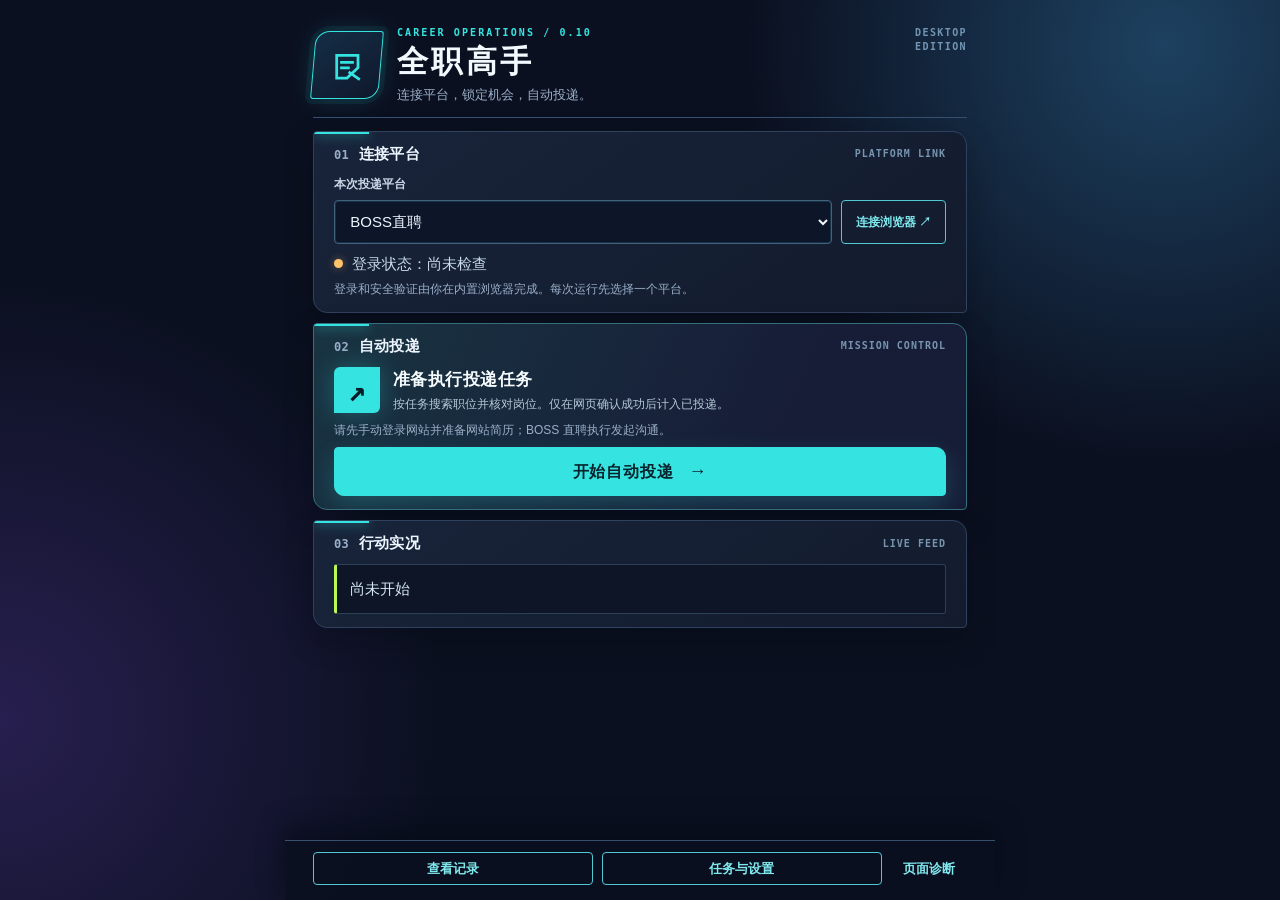
==== gui/templates/index.html @ ebf0a850 "Release 全职高手 0.10.0 reconstructed desktop source" ====
<!DOCTYPE html>
<html lang="zh-cn" class="h-100">
<head>
    <meta charset="UTF-8">
    <title>全职高手 · 自动投递指挥台</title>
    <link rel="stylesheet" href="static/css/bootstrap.min.css">
    <link rel="stylesheet" href="static/css/bootstrap-select.min.css">
    <link rel="stylesheet" href="static/css/app-icons.css">
    <link rel="stylesheet" href="static/css/style.css">
    <link rel="stylesheet" href="static/css/redesign.css">
</head>
<body class="main-window">

<main class="app-shell">
    <header class="app-hero">
        <div class="app-mark" aria-hidden="true"><svg viewBox="0 0 64 64" fill="none"><path d="M17 18h31v18L32 51H17V18Z" stroke="currentColor" stroke-width="4"/><path d="M24 28h16M24 36h10M36 43l13 9" stroke="currentColor" stroke-width="4" stroke-linecap="square"/></svg></div>
        <div class="hero-copy"><p class="eyebrow">CAREER OPERATIONS / 0.10</p><h1>全职高手</h1>
        <p>连接平台，锁定机会，自动投递。</p></div>
        <span class="hero-version">DESKTOP<br>EDITION</span>
    </header>
    <section class="app-panel connection-panel">
        <div class="section-heading"><h2><span class="section-index">01</span> 连接平台</h2><span class="panel-kicker">PLATFORM LINK</span></div>
        <label class="field-label" for="selected-platform">本次投递平台</label>
        <div class="platform-row">
            <select class="selected-platform form-control" id="selected-platform">
                <option value="BOSS直聘" selected>BOSS直聘</option>
                <option value="智联招聘">智联招聘</option>
                <optgroup label="51Job 账号">
                    <option value="前程无忧">前程无忧</option>
                    <option value="应届生">应届生</option>
                </optgroup>
                <optgroup label="新增适配 · 需登录后校准">
                    <option value="猎聘">猎聘</option>
                    <option value="拉勾">拉勾</option>
                    <option value="牛客网">牛客网</option>
                </optgroup>
            </select>
            <button type="button" class="btn btn-outline-primary" id="open-browser">连接浏览器 ↗</button>
        </div>
        <p class="status-line"><span class="status-led" aria-hidden="true"></span><span id="login-status">登录状态：尚未检查</span></p>
        <p class="connection-note">登录和安全验证由你在内置浏览器完成。每次运行先选择一个平台。</p>
    </section>
    <section class="app-panel mission-panel">
        <div class="section-heading"><h2><span class="section-index">02</span> 自动投递</h2><span class="panel-kicker">MISSION CONTROL</span></div>
        <div class="mission-copy"><span class="mission-icon" aria-hidden="true">↗</span><div><strong>准备执行投递任务</strong><small>按任务搜索职位并核对岗位。仅在网页确认成功后计入已投递。</small></div></div>
        <p class="mode-hint" id="mode-hint">请先手动登录网站并准备网站简历；BOSS 直聘执行发起沟通。</p>
        <button type="button" class="btn btn-primary w-100 main-action" id="start-apply">开始自动投递 <span aria-hidden="true">→</span></button>
    </section>
    <section class="app-panel run-panel">
        <div class="section-heading"><h2><span class="section-index">03</span> 行动实况</h2><span class="panel-kicker">LIVE FEED</span></div>
        <p class="task-show d-none">当前目标 / <b class="task-keyword">？</b> · <b class="task-city">？</b></p>
        <p class="status-show"><span class="task-msg">尚未开始</span></p>
    </section>
    <nav class="app-actions" aria-label="工作台操作">
        <button type="button" class="btn btn-outline-primary" onclick="window.pywebview.api.open_record_window()">查看记录</button>
        <button type="button" class="btn btn-outline-primary" onclick="window.pywebview.api.open_setting_window()">任务与设置</button>
        <button type="button" class="btn btn-link" id="export-page-diagnostics">页面诊断</button>
    </nav>
</main>
<div class="modal fade" id="tip-modal" tabindex="-1" aria-labelledby="tip-title" aria-hidden="true">
    <div class="modal-dialog modal-dialog-centered">
        <div class="modal-content">
            <div class="modal-header border-0">
                <h5 class="modal-title" id="tip-title"></h5>
                <button type="button" class="close" data-dismiss="modal" aria-label="Close">
                    <span aria-hidden="true">&times;</span>
                </button>
            </div>
            <div class="modal-body py-0"></div>
            <div class="modal-footer border-0">
                <button type="button" class="btn btn-primary btn-sm" data-dismiss="modal">确定</button>
            </div>
        </div>
    </div>
</div>
<script src="static/js/jquery.slim.min.js"></script>
<script src="static/js/popper.min.js"></script>
<script src="static/js/bootstrap.min.js"></script>
<script src="static/js/bootstrap-select.min.js"></script>
<script src="static/js/common.js"></script>
<script src="static/js/index.js"></script>
</body>
</html>
---- gui/templates/static/css/app-icons.css ----
/* App-owned text glyphs avoid missing icon-font boxes in WebView2. */
[class^="icon-"], [class*=" icon-"] { display:inline-block; min-width:1.2em; text-align:center;
  font-family:"Segoe UI Symbol","Microsoft YaHei UI",sans-serif; font-style:normal; }
.icon-tasks::before { content:"▤"; }
.icon-apply::before { content:"↗"; }
.icon-setting::before { content:"⚙"; }
.icon-blocklist::before { content:"⊘"; }
.icon-close::before { content:"×"; }
.icon-tip::before { content:"ⓘ"; }
.icon-up::before { content:"↑"; }
.icon-down::before { content:"↓"; }
.icon-delete::before { content:"×"; }
.icon-logo-boss::before { content:"B"; }
.icon-logo-zhilian::before { content:"智"; }
.icon-logo-qiancheng::before { content:"前"; }
.icon-logo-liepin::before { content:"猎"; }
.icon-logo-lagou::before { content:"拉"; }
.icon-logo-niuke::before { content:"牛"; }
.icon-logo-guopin::before { content:"国"; }
.icon-logo-gdzhzp::before { content:"粤"; }
---- gui/templates/static/css/style.css ----
* {
    font-size: 15px;
    font-family: -apple-system, BlinkMacSystemFont, "Segoe UI", Roboto,
    "Helvetica Neue", Arial, sans-serif;
}

p {
    margin-bottom: 0;
}

.pagination .page-link,
.btn-secondary:not(:disabled):not(.disabled).active:focus, .btn-secondary:not(:disabled):not(.disabled):active:focus, .show > .btn-secondary.dropdown-toggle:focus,
.bootstrap-select .dropdown-toggle,
.form-control:focus,
.custom-select:focus,
.custom-control-input:focus,
.btn.focus, .btn:focus,
.btn-outline-primary.focus, .btn-outline-primary:focus {
    box-shadow: none !important;
}
button.close span{
        font-size: 22px;
}
.link{
    color: #2168f8;
    cursor: pointer;
}

.nav-pills .nav-link.active, .nav-pills .show > .nav-link {
    background-color: #2168f8;
}

.rounded-lg {
    border-radius: .6rem !important;
}

.btn-primary {
    background-color: #2168f8;
    border-color: #2168f8;
}

.btn-primary:hover {
    background-color: #7aa4fb;
    border-color: #7aa4fb;
}

.btn-link {
    text-decoration: none !important;
}

.btn-outline-primary {
    color: #2168f8;
    border-color: #2168f8;
}

.btn-outline-primary:hover {
    color: #2168f8;
    background-color: #e6efff;
}

.btn-xs {
    padding: .15rem .25rem;
    font-size: .875rem;
    line-height: 1.5;
    border-radius: .2rem;
}

.bootstrap-table .btn {
    padding: .15rem .25rem;
    font-size: .875rem;
    line-height: 1.5;
    border-radius: .2rem;
    background: #2168f8;
    border-color: #2168f8;
}

.bootstrap-table .form-control {
    height: calc(1.5em + .5rem);
    padding: .1rem .25rem;
    font-size: .875rem;
    line-height: 1.5;
    border-radius: .2rem;
}

.bootstrap-table .pagination .page-item.active .page-link {
    background: #2168f8 !important;
    color: #fff;
}

.bootstrap-table .pagination .page-link {
    padding: .25rem .5rem;
    font-size: .875rem;
    line-height: 1.5;
    color: #1b1e21;
}

.bootstrap-select {
    padding: 0;
}

.bootstrap-select .filter-option-inner-inner {
    font-size: 13px;
}

.custom-select.bootstrap-select {
    background: none !important;
}

.btn-secondary.focus, .btn-secondary:focus,
.bootstrap-select .dropdown-toggle,
.bootstrap-select .dropdown-toggle:focus,
.bootstrap-select > select.mobile-device:focus + .dropdown-toggle {
    outline-offset: 0 !important;
    outline: 0 !important;
    border: 0 !important;
    box-shadow: none !important;
}

span[class^=icon] {
    cursor: pointer;
}

.hide-text {
    max-width: 200px;
    overflow: hidden;
    white-space: nowrap;
    direction: rtl;
    text-align: left;
}

.col-form-label {
    padding-right: 0;
}

.table-wapper {
    overflow-y: auto;
    position: relative;
}

.table-style thead {
    font-size: 13px !important;
    border-top-left-radius: .2rem;
    border-top-right-radius: .2rem;
    background-color: #e8edff;
    position: sticky;
    top: 0;
    z-index: 10;
}

#tip-modal {
    z-index: 9999 !important;
}

#tip-modal .btn-primary {
    min-width: 100px;
}

#tip-modal img {
    width: 54px;
}

#resume-modal .modal-body {
    padding: 5px;
}

#resume-modal .modal-body textarea {
    line-height: 16px;
}

#resume-modal .modal-body .form-group {
    margin: 0 !important;
}

.form-group .icon-tip {
    margin-right: 2px;
    vertical-align: text-bottom;
}

.icon-close {
    font-size: 13px;
    margin-left: 20px;
    cursor: pointer;
}

.topbar {
    padding: 5px 20px;
}

.topbar .icon-close:before {
    vertical-align: sub;
    vertical-align: -webkit-baseline-middle;
}

.table-style th {
    border-top: none;
}

.table-style td {
    max-width: 90px;
    font-size: 14px;
    overflow: hidden;
    text-overflow: ellipsis;
    white-space: nowrap;
}

.table-style th:first-child {
    border-top-left-radius: .6rem;
}

.table-style th:last-child {
    border-top-right-radius: .6rem;
}

.main-window {
    background-image: url("../images/index-bg.png");
    background-color: #f0f0f0; /* 备用颜色 */
    background-size: cover; /* 全覆盖模式 */
    background-position: center;
    background-repeat: no-repeat;
}

.main-window .logo p {
    width: 300px;
    position: absolute;
    top: -34px;
    left: 50%;
    transform: translate(-50%, 0);
    line-height: 16px;
    color: #004085;
}

.main-window .logo img {
    max-width: 300px;
    max-height: 40px;
}

.main-window .footer p {
    color: #083475;
    font-size: 13px;
}

.setting-window {
    height: 100vh;
    margin: 0;
    min-height: 100vh;
    background: linear-gradient(to top, #baceff, #e8edff),
    #e8edff;
    background-size: 100% 25%;
    background-repeat: no-repeat;
    background-position: bottom;
}

.setting-window .form-group {
    margin-bottom: .6rem !important;
}

.setting-window .tab-content {
    flex: 1;
    min-width: 0;
    height: 93vh !important;
    background: #ffffff;
}

.setting-window .custom-tabs{
    overflow: auto;
    width: 150px;
}
.setting-window .custom-tabs::-webkit-scrollbar{
    display: none;
}
.setting-window .custom-tabs .nav-link {
    color: #888a9f;
    font-size: 15px;
    padding-top: 1.5px;
    padding-bottom: 1.5px;
    margin-bottom: 3px;
}

.setting-window .custom-tabs .nav-link img {
    width: 14px;
    display: inline-block;
    margin-left: 5px;
    vertical-align: middle;
}

.setting-window .custom-tabs .nav-link span {
    margin-left: 5px;
    vertical-align: middle;
}

.setting-window .custom-tabs .nav-link span:first-child {
    width: 14px;
    display: inline-block;
}

.setting-window .custom-tabs .nav-link span.icon-logo-yinjiesheng {
    color: #ffd74d;
}

.setting-window .custom-tabs .nav-link.active {
    color: #ffffff;
}

.setting-window .custom-tabs .nav-link.active[href$=setting] span:before {
    color: #ffffff !important;
}

.setting-window #apply-record .table-responsive {
    max-width: 713px;
}

.setting-window #tasks-setting #platform + button + .dropdown-menu{
    max-height: 387.047px !important;
    right: 0px !important;
    left: auto !important;
    transform: translate3d(0px, -389px, 0px) !important;
}

.setting-window #tasks-setting #platform + button + .dropdown-menu > .inner{
    max-height: 387.047px !important;
}

.setting-window #blocklist-setting .blocklist-item {
    background-color: #e7ebf7;
}

.setting-window #blocklist-setting .blocklist-item .icon-delete:before {
    vertical-align: middle;
}

.setting-window #blocklist-setting .blocklist-container {
    background-color: #f2f2fe;
}

.setting-window #blocklist-setting .save-blocklist {
    min-width: 120px
}

.setting-window .platform-setting .badge {
    float: left;
    position: relative;
    top: 1px;
    font-size: 12px;
}

.setting-window .platform-setting form {
    height: 100%;
    overflow-y: auto;
    overflow-x: clip;
}

#chromium-path-text,
#driver-path-text {
    display: inline-block;
    max-width: 358px;
    vertical-align: middle;
}

.record-window,
.activation-window {
    height: 100vh;
    background: linear-gradient(to top, #baceff, #e8edff),
    #e8edff;
    background-size: 100% 25%;
    background-repeat: no-repeat;
    background-position: bottom;
}

.record-window .body,
.activation-window .body {
    margin: 20px 20px 20px;
    padding: 10px;
    max-height: 100vh;
    overflow: auto;
}

.activation-window .body img {
    height: 20px;
}

.record-window form {
    position: relative;
    top: 7px;
    float: left;
}

.activation-window textarea {
    font-size: 13px;
    line-height: 15px;
}

.activation-window textarea#redeem-code {
    height: 100px;
    line-height: 96px;
    font-weight: bold;
    padding: 0 10px;
    text-align: center;
    font-size: 30px;
    letter-spacing: 6px;
}

.record-window table {
    font-size: 13px;
}
---- gui/templates/static/css/redesign.css ----
:root { --ink:#13243b; --muted:#63748a; --blue:#2768e5; --line:#dde6f0; --surface:#fff; --wash:#f3f6fb; }
body { color:var(--ink); background:var(--wash); }
.main-window { background:var(--wash); min-height:100vh; }
.app-shell { padding:16px 24px 14px; max-width:720px; margin:auto; }
.app-hero { display:flex; align-items:center; gap:16px; margin-bottom:12px; }
.app-mark { width:52px; height:52px; flex:none; display:grid; place-items:center; color:#fff;
    font-size:25px; font-weight:700; border-radius:15px; background:linear-gradient(135deg,#1b5de0,#4c91ff); box-shadow:0 8px 20px #2868df36; }
.app-hero h1 { font-size:24px; font-weight:750; letter-spacing:.02em; margin:2px 0 3px; }
.app-hero p { color:var(--muted); font-size:13px; }
.app-hero .eyebrow { color:var(--blue); font-size:11px; font-weight:700; letter-spacing:.12em; }
.app-panel { background:var(--surface); border:1px solid var(--line); border-radius:16px; padding:14px 16px; margin-bottom:10px; box-shadow:0 4px 18px #173d7710; }
.field-label { font-size:13px; color:var(--muted); font-weight:650; margin-bottom:8px; }
.platform-row { display:flex; gap:9px; }
.platform-row select { min-width:0; flex:1; height:42px; border-radius:9px; }
.platform-row button { white-space:nowrap; border-radius:9px; }
.status-line { margin:10px 0 0; font-size:13px; color:var(--muted); }
.section-heading { display:flex; justify-content:space-between; align-items:center; gap:12px; margin-bottom:12px; }
.section-heading h2 { font-size:15px; font-weight:700; margin:0; }
.section-heading span { font-size:12px; color:var(--muted); }
.mode-grid { display:grid; grid-template-columns:1fr 1fr; gap:10px; }
.mode-card { display:flex; flex-direction:column; align-items:flex-start; min-height:100px; padding:10px 12px; border:1.5px solid var(--line);
    border-radius:12px; cursor:pointer; margin:0; transition:border-color .15s,background .15s; }
.mode-card.is-selected { border-color:var(--blue); background:#eff5ff; }
.mode-card input { position:absolute; opacity:0; width:1px; height:1px; }
.mode-card:focus-within { box-shadow:0 0 0 3px #2968e52b; }
.mode-card strong { font-size:15px; margin:2px 0 3px; }
.mode-card small { color:var(--muted); line-height:1.45; font-size:12px; }
.mode-symbol { color:var(--blue); font-size:21px; font-weight:650; height:27px; }
.mode-hint { color:var(--muted); font-size:12px; line-height:1.45; margin:8px 0 10px; }
.main-action { height:44px; font-weight:700; border-radius:9px; }
.run-panel .status-show { color:#3d536d; font-size:13px; line-height:1.55; background:#f5f8fc; border-radius:9px; padding:10px 12px !important; margin:0; }
.app-actions { display:flex; justify-content:space-between; gap:9px; }
.app-actions .btn { flex:1; border-radius:9px; font-size:13px; }
.app-actions .btn-link { flex:0 0 auto; }
.setting-window,.record-window { background:var(--wash); }
.setting-window .tab-content { border:1px solid var(--line); box-shadow:0 5px 20px #173d7710; border-radius:14px !important; }
.setting-window .custom-tabs { width:155px; padding:8px; }
.setting-window .custom-tabs .nav-link { border-radius:9px; padding:8px 9px; color:#465970; }
.setting-window .custom-tabs .nav-link.active { background:var(--blue); }
.setting-window .alert-info { background:#eaf3ff; color:#29517c; border:1px solid #cfe1f9; border-radius:10px; }
.setting-window #tasks-setting .table-tasks th:nth-child(3),
.setting-window #tasks-setting .table-tasks td:nth-child(3),
.setting-window #tasks-setting .table-tasks th:nth-child(4),
.setting-window #tasks-setting .table-tasks td:nth-child(4),
.setting-window #tasks-setting .table-tasks th:nth-child(7),
.setting-window #tasks-setting .table-tasks td:nth-child(7),
.setting-window #tasks-setting .table-tasks th:nth-child(8),
.setting-window #tasks-setting .table-tasks td:nth-child(8) { display:none; }
.setting-window .table-tasks td { max-width:230px; white-space:nowrap; overflow:hidden; text-overflow:ellipsis; vertical-align:middle; padding:11px; }
.setting-window .table-tasks th { white-space:nowrap; padding:10px; }
.setting-window .custom-tabs .nav-link[href="#guopin-setting"],
.setting-window .custom-tabs .nav-link[href="#jobmdcn-setting"],
.setting-window .custom-tabs .nav-link[href="#jobonline-setting"],
.setting-window .custom-tabs .nav-link[href="#gdzhzp-setting"],
.setting-window .custom-tabs .nav-link[href="#offertoday-setting"],
.setting-window .custom-tabs .nav-link[href="#jobsdbhk-setting"] { display:none; }
.record-window .body { margin:12px 18px 18px; padding:20px; max-height:none; border:1px solid var(--line); box-shadow:0 5px 20px #173d7710; }
.record-window form { float:none; top:0; display:flex; flex-wrap:wrap; align-items:center; gap:6px; margin-bottom:10px; }
.record-window .nav { display:flex !important; flex-direction:row !important; margin-right:10px; }
.record-window .nav .btn { margin-left:0 !important; margin-right:5px; border-radius:8px; }
.record-window .form-group,.record-window .form-group2 { margin:0 !important; }
.record-window .table-responsive,.record-window .fixed-table-body { overflow-x:auto !important; }
.record-window #record-table,.record-window #chat-table { min-width:1160px; }
.record-window table th,.record-window table td { white-space:nowrap; vertical-align:middle; }
.record-window table td { padding:11px 9px; }
.record-window table .link { font-weight:600; }
.record-window .record-status { display:inline-flex; border-radius:999px; padding:3px 8px; font-size:12px; font-weight:650; }
.record-window .record-status.confirmed { color:#0b6e51; background:#e6f6ee; }
.record-window .record-status.pending { color:#935a00; background:#fff3d6; }
.record-window .record-status.filtered { color:#53677f; background:#edf1f6; }
.record-window .salary-unreadable { color:#955700; font-style:normal; }
.record-window #record-summary { margin:0 0 7px; color:var(--muted); font-size:13px; }
.record-window .record-detail { line-height:1.8; white-space:normal; max-width:100%; display:grid; grid-template-columns:repeat(3,minmax(0,1fr)); gap:4px 14px; }
.record-window .record-detail p { overflow-wrap:anywhere; }
@media(max-width:520px) { .app-shell { padding:18px; } .mode-grid { grid-template-columns:1fr; } .app-actions { flex-wrap:wrap; } }

/* 全职高手 / esports visual system */
:root { --ink:#edf5ff; --muted:#9aafc8; --blue:#35e4e0; --line:#30415f;
  --surface:#141d31; --wash:#0b1020; --lime:#bbf755; --violet:#8d72ff; --coral:#ff667a; }
body, .main-window, .setting-window, .record-window { color:var(--ink); background:var(--wash); }
.main-window { background:radial-gradient(circle at 91% 5%,#1d4160 0,transparent 29%),
  radial-gradient(circle at 0 80%,#271f4f 0,transparent 30%),#0b1020; }
.app-shell { max-width:710px; padding:26px 28px 86px; }
.app-hero { position:relative; gap:16px; margin:0 0 13px; padding:0 0 12px; border-bottom:1px solid #365070; }
.app-mark { width:68px; height:68px; border-radius:14px 3px 14px 3px; color:var(--blue);
  background:linear-gradient(145deg,#142e46,#10182c); border:1px solid var(--blue);
  box-shadow:0 0 0 5px #35e4e012,0 0 29px #35e4e025; transform:skew(-5deg); }
.app-mark svg { width:44px; height:44px; transform:skew(5deg); }
.hero-copy { min-width:0; flex:1; }
.app-hero h1 { color:#f3faff; font-size:31px; font-weight:850; letter-spacing:.11em; margin:3px 0 5px; }
.app-hero p { color:var(--muted); font-size:13px; }
.app-hero .eyebrow { color:var(--blue); font:700 10px/1.4 Consolas,monospace; letter-spacing:.21em; }
.hero-version { align-self:flex-start; text-align:right; color:#7395b3; font:700 10px/1.4 Consolas,monospace; letter-spacing:.14em; }
.app-panel { position:relative; overflow:hidden; background:linear-gradient(145deg,#18243a,#131b2d);
  border:1px solid var(--line); border-radius:4px 14px 4px 14px; padding:13px 20px; margin-bottom:10px;
  box-shadow:0 12px 30px #03071045; }
.app-panel:before { content:""; position:absolute; top:0; left:0; width:55px; height:2px; background:var(--blue); box-shadow:0 0 12px var(--blue); }
.section-heading h2 { color:var(--ink); font-size:15px; font-weight:800; letter-spacing:.025em; }
.section-index { color:var(--blue); font:700 12px Consolas,monospace; margin-right:5px; }
.section-heading .panel-kicker { color:#7794af; font:700 10px Consolas,monospace; letter-spacing:.1em; }
.field-label { display:block; color:#c8d6e7; font-size:12px; margin:8px 0 7px; }
.platform-row select { height:44px; background:#0d1628; color:var(--ink); border:1px solid #42617c;
  border-radius:4px; box-shadow:inset 0 0 0 1px #143147; }
.platform-row select:focus { background:#0d1628; color:var(--ink); border-color:var(--blue); box-shadow:0 0 0 3px #35e4e022 !important; }
.platform-row button { font-size:12px; font-weight:750; border-radius:4px; padding:0 14px; }
.status-line { display:flex; align-items:center; gap:9px; margin-top:9px; color:#c7d9eb; }
.status-led { width:9px; height:9px; border-radius:50%; background:#ffc46b; box-shadow:0 0 9px #ffc46b66; }
.status-led.is-ready { background:var(--lime); box-shadow:0 0 10px #bbf75599; }
.connection-note, .mode-hint { color:var(--muted); font-size:12px; line-height:1.55; margin:5px 0 0; }
.mission-panel { background:linear-gradient(115deg,#193442,#171d37 70%); border-color:#356e7d; }
.mission-copy { display:flex; gap:13px; align-items:center; margin:10px 0 7px; }
.mission-copy strong { display:block; color:#f5fcff; font-size:17px; letter-spacing:.025em; }
.mission-copy small { display:block; color:#b5c9d8; font-size:12px; margin-top:4px; line-height:1.45; }
.mission-icon { display:grid; place-items:center; flex:none; width:46px; height:46px; color:#071c29;
  background:var(--blue); border-radius:6px 0 6px 0; font:800 30px Consolas,monospace; box-shadow:0 0 24px #35e4e045; }
.main-action { height:49px; margin-top:8px; border-radius:4px 10px 4px 10px; font-size:16px;
  letter-spacing:.05em; font-weight:850; box-shadow:0 9px 25px #35e4e033; }
.main-action span { font-size:18px; margin-left:10px; }
.run-panel .task-show { color:var(--lime); font:700 12px Consolas,monospace; margin:9px 0; }
.run-panel .task-show b { color:var(--ink); }
.run-panel .status-show { color:#d5e5f2; background:#0d1526; border:1px solid #2c3f58;
  border-left:3px solid var(--lime); border-radius:3px; padding:12px 13px !important; min-height:45px; }
.app-actions { position:fixed; z-index:20; bottom:0; left:0; right:0; max-width:710px; margin:auto;
  padding:11px 28px 15px; background:#0b1020f2; border-top:1px solid #35516b;
  box-shadow:0 -12px 26px #050a17aa; }
.app-actions .btn { border-radius:4px; font-weight:700; }
.btn-primary { color:#09232d; background:var(--blue); border-color:var(--blue); }
.btn-primary:hover,.btn-primary:focus { color:#071b26; background:#72f5ef; border-color:#72f5ef; }
.btn-danger { background:var(--coral); border-color:var(--coral); color:#1c1022; }
.btn-danger:hover { background:#ff92a0; border-color:#ff92a0; color:#1c1022; }
.btn-outline-primary { border-color:#52c8d5; color:#7fe9ed; }
.btn-outline-primary:hover { color:#0d2130; background:var(--blue); border-color:var(--blue); }
.btn-link,.link { color:#7fe9ed; }
.btn-link:hover,.link:hover { color:#c9f8f8; }
.modal-content { color:var(--ink); background:#172238; border:1px solid #42617c; box-shadow:0 20px 55px #0009; }
.modal-header,.modal-footer { border-color:var(--line); }
.modal .close { color:var(--ink); text-shadow:none; }
.tip-symbol { display:inline-grid; place-items:center; width:22px; height:22px; margin-right:8px;
  border:1px solid currentColor; border-radius:5px; font:bold 16px Consolas,monospace; }
.tip-success { color:var(--lime); }.tip-warning { color:#ffd37c; }
.tip-error { color:var(--coral); }.tip-info { color:var(--blue); }
.setting-window .tab-content,.record-window .body { color:var(--ink); background:#131d31 !important;
  border:1px solid var(--line); box-shadow:0 10px 30px #0005; }
.setting-window .custom-tabs { background:#111b2f; border:1px solid var(--line); border-radius:7px; }
.setting-window .custom-tabs .nav-link { color:#b8cde1; }
.setting-window .settings-brand { color:#eafafa; font-size:18px; letter-spacing:.08em; }
.setting-window .settings-brand small { color:var(--blue); font:700 10px Consolas,monospace; }
.setting-window .platform-mark { display:inline-grid; place-items:center; min-width:18px; height:18px;
  color:var(--blue); border:1px solid currentColor; border-radius:4px; font:700 10px Consolas,monospace; }
.setting-window .custom-tabs .nav-link [class^="icon-logo-"]:before { color:var(--blue); }
.setting-window .icon-up,.setting-window .icon-down,.setting-window .icon-delete { cursor:pointer; margin:0 3px; }
.setting-window .custom-tabs .nav-link.active,.nav-pills .nav-link.active { color:#09232d; background:var(--blue); }
.setting-window .alert-info { color:#c7f0f0; background:#153141; border-color:#367280; }
.setting-window .form-control,.setting-window .custom-select,.record-window .form-control { color:var(--ink);
  background:#0d1628; border-color:#405372; }
.setting-window .form-control:focus,.record-window .form-control:focus { color:var(--ink); background:#0d1628; border-color:var(--blue); }
.setting-window .form-control::placeholder,.record-window .form-control::placeholder { color:#8499b5; }
.setting-window .table,.record-window .table { color:#dbe8f7; }
.setting-window .table th,.record-window .table th { color:#b8ecf1; border-color:#40516c; background:#1c2b43; }
.setting-window .table td,.record-window .table td { border-color:#34435d; }
.setting-window .table-hover tbody tr:hover,.record-window .table-hover tbody tr:hover { color:var(--ink); background:#20334d; }
.setting-window .text-muted,.record-window .text-muted { color:#a6b9cd !important; }
.record-window .record-status.confirmed { color:#ccfbb8; background:#1f4437; }
.record-window .record-status.pending { color:#ffe0a4; background:#56452a; }
.record-window .record-status.filtered { color:#b4c7e0; background:#2a3a51; }
@media(max-width:620px) { .app-shell { padding:18px 16px 92px; } .hero-version { display:none; }
  .app-actions { flex-wrap:wrap; padding:9px 16px 12px; } }
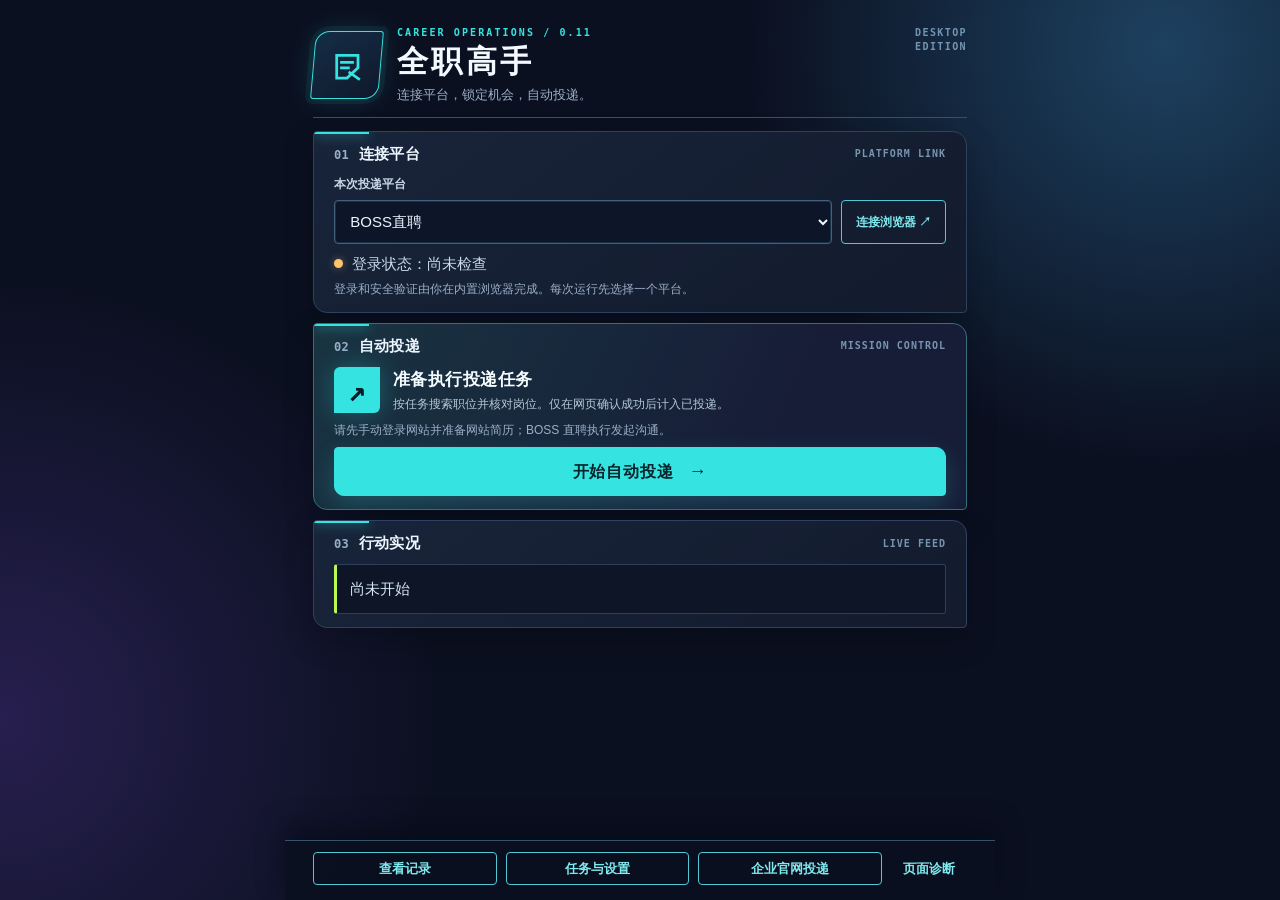
==== commit 107bef29: "Release 全职高手 0.11.0 campus filters and official-site helper" ====
--- a/gui/templates/index.html
+++ b/gui/templates/index.html
@@ -14,7 +14,7 @@
 <main class="app-shell">
     <header class="app-hero">
         <div class="app-mark" aria-hidden="true"><svg viewBox="0 0 64 64" fill="none"><path d="M17 18h31v18L32 51H17V18Z" stroke="currentColor" stroke-width="4"/><path d="M24 28h16M24 36h10M36 43l13 9" stroke="currentColor" stroke-width="4" stroke-linecap="square"/></svg></div>
-        <div class="hero-copy"><p class="eyebrow">CAREER OPERATIONS / 0.10</p><h1>全职高手</h1>
+        <div class="hero-copy"><p class="eyebrow">CAREER OPERATIONS / 0.11</p><h1>全职高手</h1>
         <p>连接平台，锁定机会，自动投递。</p></div>
         <span class="hero-version">DESKTOP<br>EDITION</span>
     </header>
@@ -54,6 +54,7 @@
     <nav class="app-actions" aria-label="工作台操作">
         <button type="button" class="btn btn-outline-primary" onclick="window.pywebview.api.open_record_window()">查看记录</button>
         <button type="button" class="btn btn-outline-primary" onclick="window.pywebview.api.open_setting_window()">任务与设置</button>
+        <button type="button" class="btn btn-outline-primary" onclick="window.pywebview.api.open_official_window()">企业官网投递</button>
         <button type="button" class="btn btn-link" id="export-page-diagnostics">页面诊断</button>
     </nav>
 </main>
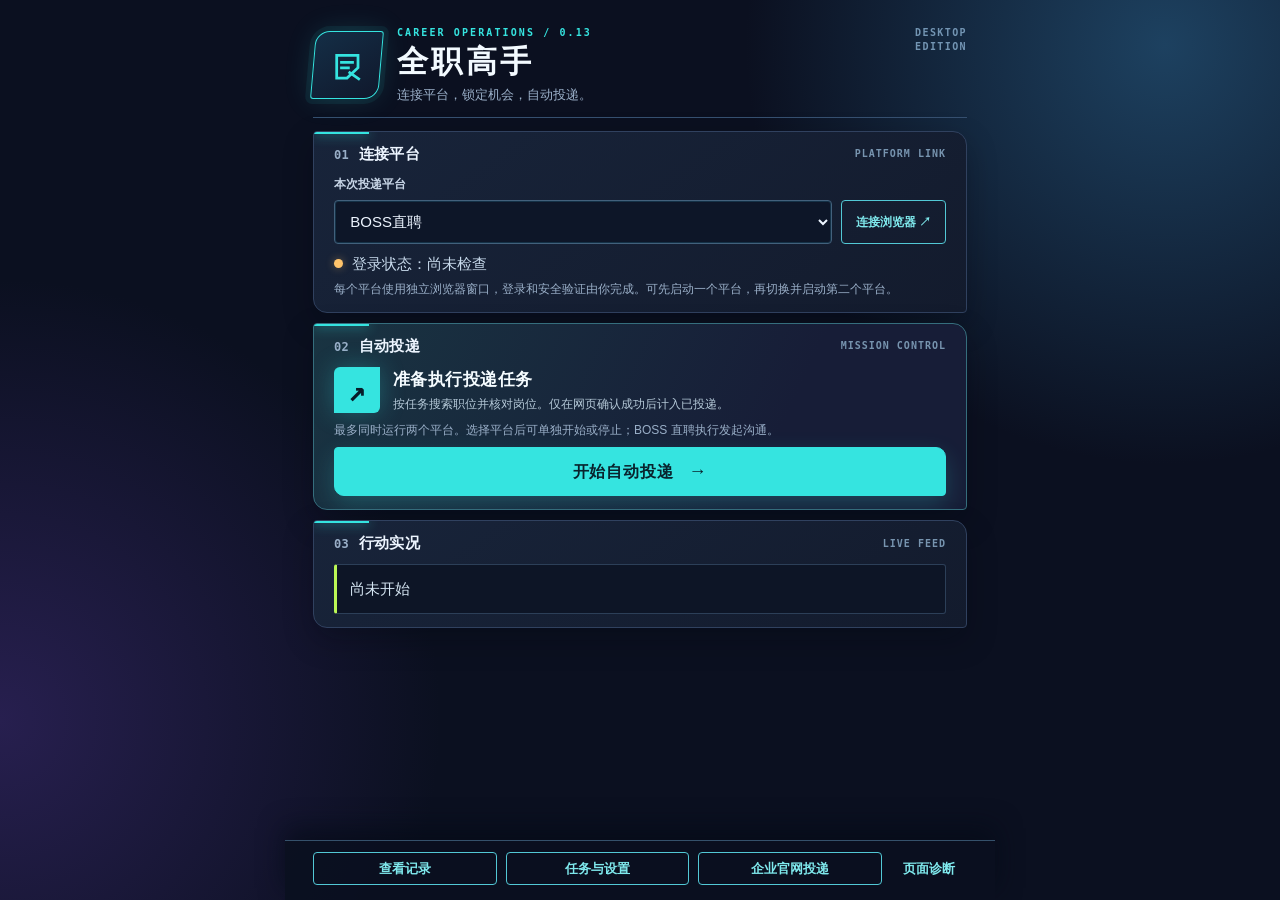
==== commit 7c196e71: "Release 全职高手 0.13.0 dual-platform automation infrastructure" ====
--- a/gui/templates/index.html
+++ b/gui/templates/index.html
@@ -14,7 +14,7 @@
 <main class="app-shell">
     <header class="app-hero">
         <div class="app-mark" aria-hidden="true"><svg viewBox="0 0 64 64" fill="none"><path d="M17 18h31v18L32 51H17V18Z" stroke="currentColor" stroke-width="4"/><path d="M24 28h16M24 36h10M36 43l13 9" stroke="currentColor" stroke-width="4" stroke-linecap="square"/></svg></div>
-        <div class="hero-copy"><p class="eyebrow">CAREER OPERATIONS / 0.11</p><h1>全职高手</h1>
+        <div class="hero-copy"><p class="eyebrow">CAREER OPERATIONS / 0.13</p><h1>全职高手</h1>
         <p>连接平台，锁定机会，自动投递。</p></div>
         <span class="hero-version">DESKTOP<br>EDITION</span>
     </header>
@@ -38,12 +38,12 @@
             <button type="button" class="btn btn-outline-primary" id="open-browser">连接浏览器 ↗</button>
         </div>
         <p class="status-line"><span class="status-led" aria-hidden="true"></span><span id="login-status">登录状态：尚未检查</span></p>
-        <p class="connection-note">登录和安全验证由你在内置浏览器完成。每次运行先选择一个平台。</p>
+        <p class="connection-note">每个平台使用独立浏览器窗口，登录和安全验证由你完成。可先启动一个平台，再切换并启动第二个平台。</p>
     </section>
     <section class="app-panel mission-panel">
         <div class="section-heading"><h2><span class="section-index">02</span> 自动投递</h2><span class="panel-kicker">MISSION CONTROL</span></div>
         <div class="mission-copy"><span class="mission-icon" aria-hidden="true">↗</span><div><strong>准备执行投递任务</strong><small>按任务搜索职位并核对岗位。仅在网页确认成功后计入已投递。</small></div></div>
-        <p class="mode-hint" id="mode-hint">请先手动登录网站并准备网站简历；BOSS 直聘执行发起沟通。</p>
+        <p class="mode-hint" id="mode-hint">最多同时运行两个平台。选择平台后可单独开始或停止；BOSS 直聘执行发起沟通。</p>
         <button type="button" class="btn btn-primary w-100 main-action" id="start-apply">开始自动投递 <span aria-hidden="true">→</span></button>
     </section>
     <section class="app-panel run-panel">
--- a/gui/templates/static/css/redesign.css
+++ b/gui/templates/static/css/redesign.css
@@ -119,7 +119,8 @@
 .run-panel .task-show { color:var(--lime); font:700 12px Consolas,monospace; margin:9px 0; }
 .run-panel .task-show b { color:var(--ink); }
 .run-panel .status-show { color:#d5e5f2; background:#0d1526; border:1px solid #2c3f58;
-  border-left:3px solid var(--lime); border-radius:3px; padding:12px 13px !important; min-height:45px; }
+  border-left:3px solid var(--lime); border-radius:3px; padding:12px 13px !important; min-height:45px;
+  white-space:pre-line; }
 .app-actions { position:fixed; z-index:20; bottom:0; left:0; right:0; max-width:710px; margin:auto;
   padding:11px 28px 15px; background:#0b1020f2; border-top:1px solid #35516b;
   box-shadow:0 -12px 26px #050a17aa; }
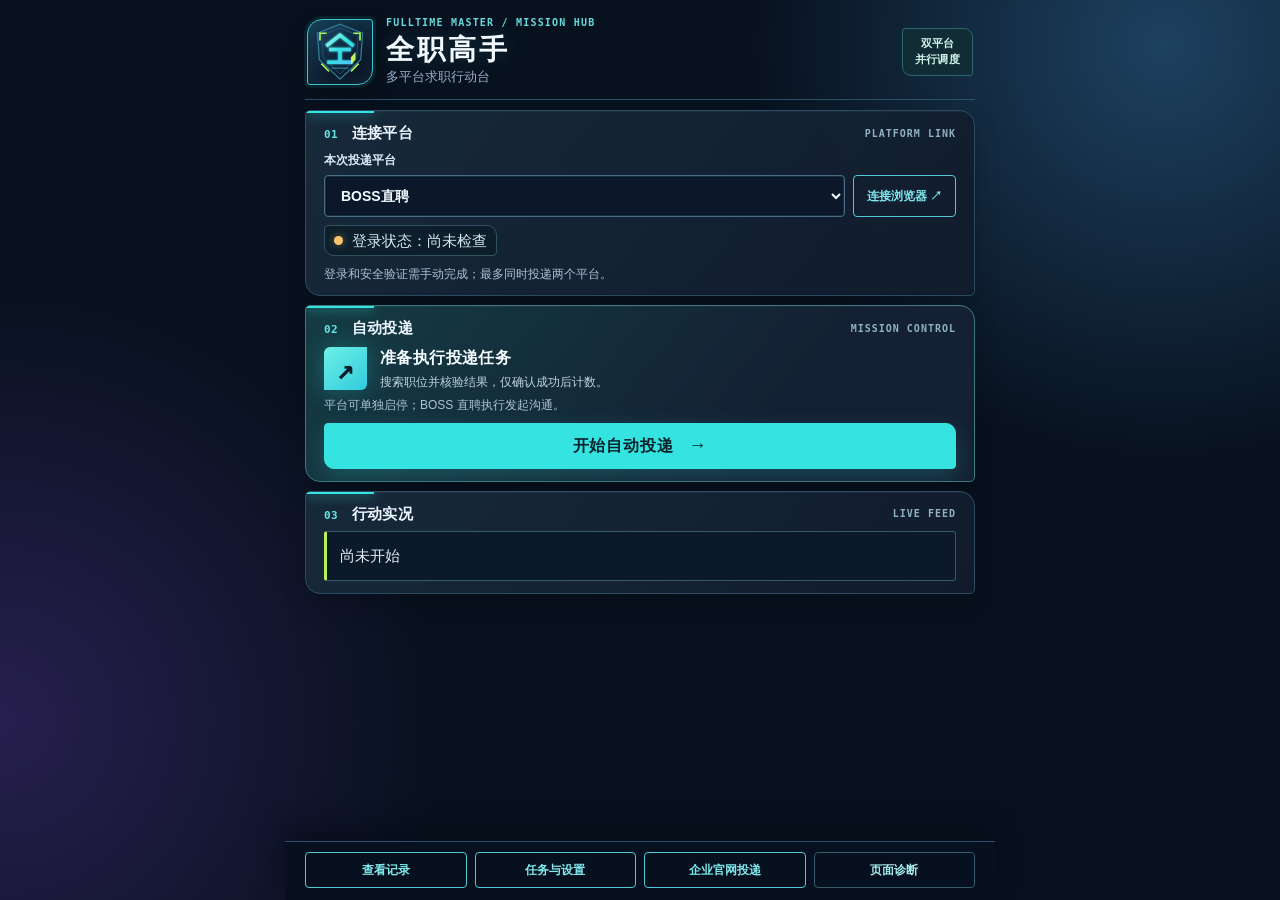
==== commit 9b2035b6: "Add Guopin trial adapter and refresh mission UI" ====
--- a/gui/templates/index.html
+++ b/gui/templates/index.html
@@ -13,10 +13,10 @@
 
 <main class="app-shell">
     <header class="app-hero">
-        <div class="app-mark" aria-hidden="true"><svg viewBox="0 0 64 64" fill="none"><path d="M17 18h31v18L32 51H17V18Z" stroke="currentColor" stroke-width="4"/><path d="M24 28h16M24 36h10M36 43l13 9" stroke="currentColor" stroke-width="4" stroke-linecap="square"/></svg></div>
-        <div class="hero-copy"><p class="eyebrow">CAREER OPERATIONS / 0.13</p><h1>全职高手</h1>
-        <p>连接平台，锁定机会，自动投递。</p></div>
-        <span class="hero-version">DESKTOP<br>EDITION</span>
+        <div class="app-mark" aria-hidden="true"><img src="static/brand/fulltime-mark.svg" alt=""></div>
+        <div class="hero-copy"><p class="eyebrow">FULLTIME MASTER / MISSION HUB</p><h1>全职高手</h1>
+        <p>多平台求职行动台</p></div>
+        <span class="hero-version">双平台<br>并行调度</span>
     </header>
     <section class="app-panel connection-panel">
         <div class="section-heading"><h2><span class="section-index">01</span> 连接平台</h2><span class="panel-kicker">PLATFORM LINK</span></div>
@@ -33,17 +33,18 @@
                     <option value="猎聘">猎聘</option>
                     <option value="拉勾">拉勾</option>
                     <option value="牛客网">牛客网</option>
+                    <option value="国聘网">国聘网 · 待登录校准</option>
                 </optgroup>
             </select>
             <button type="button" class="btn btn-outline-primary" id="open-browser">连接浏览器 ↗</button>
         </div>
         <p class="status-line"><span class="status-led" aria-hidden="true"></span><span id="login-status">登录状态：尚未检查</span></p>
-        <p class="connection-note">每个平台使用独立浏览器窗口，登录和安全验证由你完成。可先启动一个平台，再切换并启动第二个平台。</p>
+        <p class="connection-note">登录和安全验证需手动完成；最多同时投递两个平台。</p>
     </section>
     <section class="app-panel mission-panel">
         <div class="section-heading"><h2><span class="section-index">02</span> 自动投递</h2><span class="panel-kicker">MISSION CONTROL</span></div>
-        <div class="mission-copy"><span class="mission-icon" aria-hidden="true">↗</span><div><strong>准备执行投递任务</strong><small>按任务搜索职位并核对岗位。仅在网页确认成功后计入已投递。</small></div></div>
-        <p class="mode-hint" id="mode-hint">最多同时运行两个平台。选择平台后可单独开始或停止；BOSS 直聘执行发起沟通。</p>
+        <div class="mission-copy"><span class="mission-icon" aria-hidden="true">↗</span><div><strong>准备执行投递任务</strong><small>搜索职位并核验结果，仅确认成功后计数。</small></div></div>
+        <p class="mode-hint" id="mode-hint">平台可单独启停；BOSS 直聘执行发起沟通。</p>
         <button type="button" class="btn btn-primary w-100 main-action" id="start-apply">开始自动投递 <span aria-hidden="true">→</span></button>
     </section>
     <section class="app-panel run-panel">
--- a/gui/templates/static/css/redesign.css
+++ b/gui/templates/static/css/redesign.css
@@ -166,3 +166,116 @@
 .record-window .record-status.filtered { color:#b4c7e0; background:#2a3a51; }
 @media(max-width:620px) { .app-shell { padding:18px 16px 92px; } .hero-version { display:none; }
   .app-actions { flex-wrap:wrap; padding:9px 16px 12px; } }
+
+/* Mission hub: keep the control surface readable beside a browser window. */
+.main-window {
+  font-family:"Segoe UI","Microsoft YaHei UI","PingFang SC",sans-serif;
+  background-color:#08111e;
+  background-image:
+    linear-gradient(135deg,rgba(25,63,80,.12) 0,transparent 42%),
+    radial-gradient(circle at 96% 2%,rgba(39,173,190,.18),transparent 30%),
+    radial-gradient(circle at 3% 93%,rgba(98,71,174,.14),transparent 33%),
+    repeating-linear-gradient(0deg,transparent 0,transparent 39px,rgba(111,212,229,.025) 40px),
+    #08111e;
+}
+.main-window *, .main-window *::before, .main-window *::after { box-sizing:border-box; }
+.main-window .app-shell { max-width:710px; min-width:0; padding:14px 20px 84px; }
+.main-window .app-hero { gap:13px; padding:2px 2px 12px; margin-bottom:10px; border-color:#2a5368; }
+.main-window .app-mark {
+  width:66px; height:66px; overflow:hidden; transform:none;
+  border:1px solid #3dc4cc; border-radius:15px 3px 15px 3px;
+  background:linear-gradient(145deg,#153b51,#0d1729 70%);
+  box-shadow:0 0 0 3px rgba(42,223,222,.09),inset 0 0 20px rgba(49,218,216,.08),0 10px 26px rgba(0,0,0,.26);
+}
+.main-window .app-mark img { width:62px; height:62px; display:block; object-fit:contain; }
+.main-window .app-hero h1 { font-size:28px; line-height:1.14; letter-spacing:.11em; margin:3px 0 3px; text-shadow:0 0 22px rgba(68,214,232,.19); }
+.main-window .app-hero p { margin:0; line-height:1.45; }
+.main-window .app-hero .eyebrow { color:#67dadb; font-size:10px; letter-spacing:.12em; white-space:normal; }
+.main-window .hero-version {
+  align-self:center; min-width:71px; padding:7px 9px; text-align:center;
+  color:#d3f7ed; background:#112c35; border:1px solid #2b6670;
+  border-radius:3px 9px 3px 9px; font:700 11px/1.45 "Segoe UI","Microsoft YaHei UI",sans-serif;
+  letter-spacing:.02em;
+}
+.main-window .app-panel {
+  padding:12px 18px; margin-bottom:9px;
+  background:linear-gradient(130deg,rgba(23,42,58,.98),rgba(17,27,44,.98));
+  border:1px solid #2c4b61; border-radius:5px 15px 5px 15px;
+  box-shadow:inset 0 1px rgba(163,233,237,.055),0 11px 25px rgba(0,0,0,.18);
+}
+.main-window .app-panel::before { width:68px; height:2px; }
+.main-window .section-heading { margin-bottom:8px; }
+.main-window .section-heading h2 { line-height:1.3; }
+.main-window .section-index { color:#65e7e5; font-size:11px; padding-right:4px; }
+.main-window .section-heading .panel-kicker { color:#8fb2c4; font-size:10px; }
+.main-window .field-label { color:#dcecf5; margin:2px 0 6px; }
+.main-window .platform-row { align-items:stretch; gap:8px; }
+.main-window .platform-row select {
+  flex:1 1 auto; min-width:0; height:42px; padding:0 12px;
+  background:#0c1829; border:1px solid #466d81; color:#f0f9ff;
+  font-weight:650; font-size:14px;
+}
+.main-window .platform-row select option, .main-window .platform-row select optgroup { background:#101c31; color:#e8f7ff; }
+.main-window .platform-row button { flex:0 0 auto; min-height:42px; padding:0 13px; font-size:12px; }
+.main-window .status-line {
+  display:inline-flex; max-width:100%; margin:8px 0 4px; padding:4px 9px;
+  color:#d2e9f1; background:rgba(10,29,39,.75); border:1px solid #315160;
+  border-radius:4px 10px 4px 10px; line-height:1.4;
+}
+.main-window .status-line #login-status { overflow-wrap:anywhere; }
+.main-window .connection-note, .main-window .mode-hint { color:#adc4d6; font-size:12px; line-height:1.55; }
+.main-window .mission-panel {
+  background:linear-gradient(130deg,rgba(21,62,70,.96),rgba(20,32,51,.98) 70%);
+  border-color:#3b7980;
+}
+.main-window .mission-copy { margin:3px 0 5px; }
+.main-window .mission-copy strong { font-size:16px; }
+.main-window .mission-copy small { color:#c0d5df; }
+.main-window .mission-icon { width:43px; height:43px; background:linear-gradient(140deg,#6cf0e6,#32cbdc); }
+.main-window .main-action { height:46px; margin-top:8px; }
+.main-window .run-panel .task-show { overflow-wrap:anywhere; line-height:1.6; }
+.main-window .run-panel .status-show {
+  max-height:130px; overflow:auto; margin-top:8px;
+  color:#e2eef6; background:#0b1929; border-color:#38596b; border-left-color:#b8f25b;
+  overflow-wrap:anywhere;
+}
+.main-window .app-actions {
+  display:grid; grid-template-columns:repeat(4,minmax(0,1fr)); align-items:stretch; gap:8px;
+  width:100%; max-width:710px; padding:10px 20px 12px;
+  background:rgba(8,17,30,.97); border-top-color:#2a5368;
+}
+.main-window .app-actions .btn { flex:none; min-width:0; min-height:36px; margin:0; padding:6px 7px; line-height:1.25; font-size:12px; white-space:normal; }
+.main-window .app-actions .btn-link { color:#a5eaec; text-decoration:none; border:1px solid #335b69; }
+.main-window .app-actions .btn-link:hover { color:#f2ffff; background:#163a47; }
+.main-window :is(button,select):focus-visible { outline:2px solid #b8f25b; outline-offset:2px; }
+.main-window .modal-body { white-space:pre-line; overflow-wrap:anywhere; }
+@media (max-width:580px) {
+  .main-window .app-shell { padding:14px 15px 84px; }
+  .main-window .app-hero { padding-bottom:11px; }
+  .main-window .hero-version { display:none; }
+  .main-window .app-actions { padding:9px 15px 11px; }
+  .main-window .app-actions .btn { min-height:37px; }
+}
+@media (max-width:450px) {
+  .main-window .app-shell { padding-bottom:125px; }
+  .main-window .app-actions { grid-template-columns:repeat(2,minmax(0,1fr)); }
+}
+@media (max-width:430px) {
+  .main-window .app-shell { padding:14px 12px 127px; }
+  .main-window .app-mark { width:64px; height:64px; }
+  .main-window .app-mark img { width:58px; height:58px; }
+  .main-window .app-hero h1 { font-size:25px; }
+  .main-window .app-hero .eyebrow { font-size:9px; letter-spacing:.07em; }
+  .main-window .app-panel { padding:13px 14px; }
+  .main-window .platform-row { flex-wrap:wrap; }
+  .main-window .platform-row select, .main-window .platform-row button { flex:1 1 100%; }
+  .main-window .app-actions { padding-left:12px; padding-right:12px; }
+}
+@media (max-height:660px) {
+  .main-window .app-shell { padding-top:12px; }
+  .main-window .app-hero { margin-bottom:9px; padding-bottom:11px; }
+  .main-window .app-panel { margin-bottom:8px; }
+}
+@media (prefers-reduced-motion:reduce) {
+  .main-window *, .main-window *::before, .main-window *::after { transition-duration:.01ms !important; animation-duration:.01ms !important; }
+}
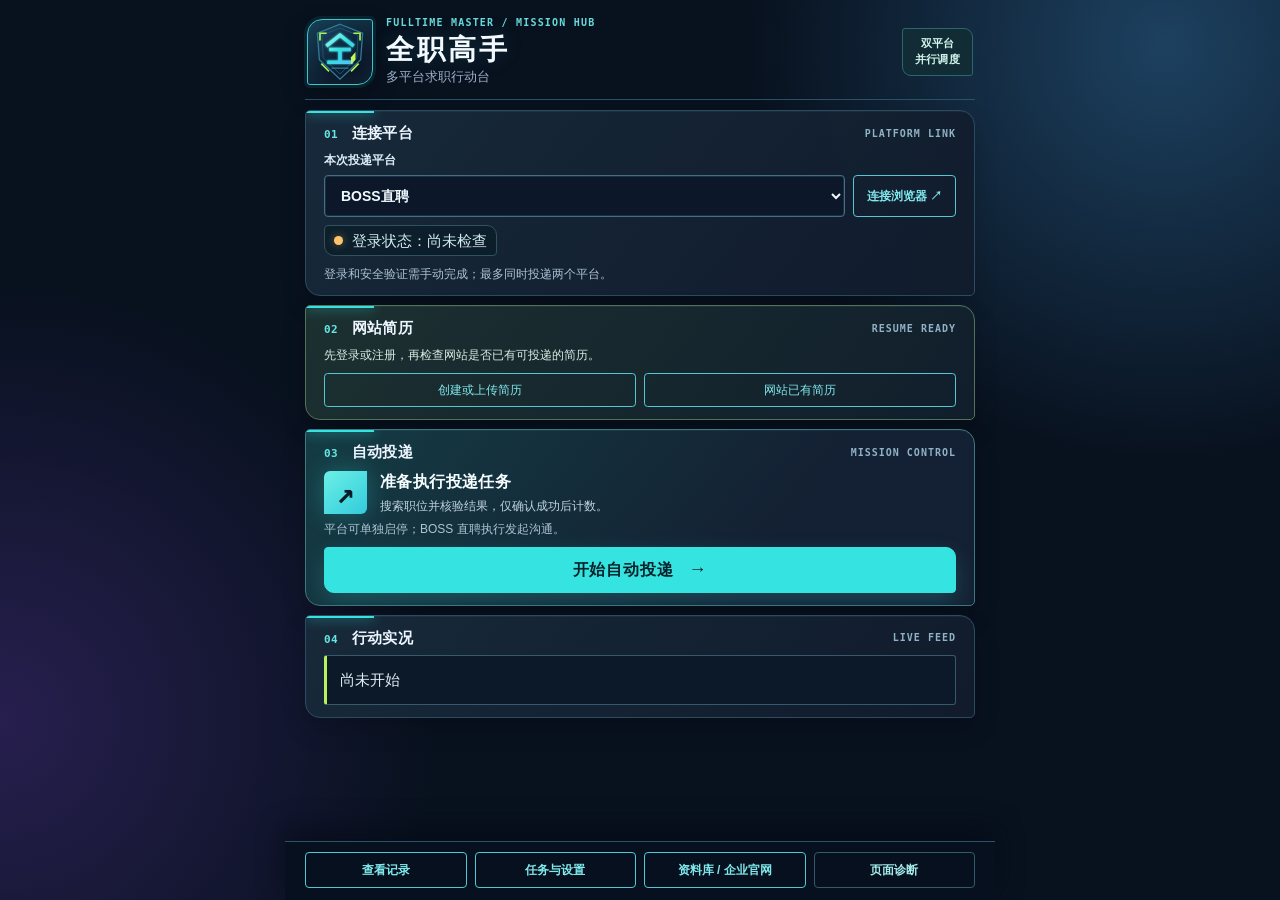
==== commit d8b9c2e5: "Add browser onboarding and resume readiness workflow" ====
--- a/gui/templates/index.html
+++ b/gui/templates/index.html
@@ -41,21 +41,29 @@
         <p class="status-line"><span class="status-led" aria-hidden="true"></span><span id="login-status">登录状态：尚未检查</span></p>
         <p class="connection-note">登录和安全验证需手动完成；最多同时投递两个平台。</p>
     </section>
+    <section class="app-panel resume-panel" aria-labelledby="resume-heading">
+        <div class="section-heading"><h2 id="resume-heading"><span class="section-index">02</span> 网站简历</h2><span class="panel-kicker">RESUME READY</span></div>
+        <p class="resume-status" id="resume-status" role="status">先登录或注册，再检查网站是否已有可投递的简历。</p>
+        <div class="resume-actions">
+            <button type="button" class="btn btn-outline-primary" id="open-resume-setup">创建或上传简历</button>
+            <button type="button" class="btn btn-outline-primary" id="confirm-resume-ready">网站已有简历</button>
+        </div>
+    </section>
     <section class="app-panel mission-panel">
-        <div class="section-heading"><h2><span class="section-index">02</span> 自动投递</h2><span class="panel-kicker">MISSION CONTROL</span></div>
+        <div class="section-heading"><h2><span class="section-index">03</span> 自动投递</h2><span class="panel-kicker">MISSION CONTROL</span></div>
         <div class="mission-copy"><span class="mission-icon" aria-hidden="true">↗</span><div><strong>准备执行投递任务</strong><small>搜索职位并核验结果，仅确认成功后计数。</small></div></div>
         <p class="mode-hint" id="mode-hint">平台可单独启停；BOSS 直聘执行发起沟通。</p>
         <button type="button" class="btn btn-primary w-100 main-action" id="start-apply">开始自动投递 <span aria-hidden="true">→</span></button>
     </section>
     <section class="app-panel run-panel">
-        <div class="section-heading"><h2><span class="section-index">03</span> 行动实况</h2><span class="panel-kicker">LIVE FEED</span></div>
+        <div class="section-heading"><h2><span class="section-index">04</span> 行动实况</h2><span class="panel-kicker">LIVE FEED</span></div>
         <p class="task-show d-none">当前目标 / <b class="task-keyword">？</b> · <b class="task-city">？</b></p>
         <p class="status-show"><span class="task-msg">尚未开始</span></p>
     </section>
     <nav class="app-actions" aria-label="工作台操作">
         <button type="button" class="btn btn-outline-primary" onclick="window.pywebview.api.open_record_window()">查看记录</button>
         <button type="button" class="btn btn-outline-primary" onclick="window.pywebview.api.open_setting_window()">任务与设置</button>
-        <button type="button" class="btn btn-outline-primary" onclick="window.pywebview.api.open_official_window()">企业官网投递</button>
+        <button type="button" class="btn btn-outline-primary" onclick="window.pywebview.api.open_official_window()">资料库 / 企业官网</button>
         <button type="button" class="btn btn-link" id="export-page-diagnostics">页面诊断</button>
     </nav>
 </main>
--- a/gui/templates/static/css/style.css
+++ b/gui/templates/static/css/style.css
@@ -212,7 +212,6 @@
 }
 
 .main-window {
-    background-image: url("../images/index-bg.png");
     background-color: #f0f0f0; /* 备用颜色 */
     background-size: cover; /* 全覆盖模式 */
     background-position: center;
@@ -401,4 +400,4 @@
 
 .record-window table {
     font-size: 13px;
-}+}
--- a/gui/templates/static/css/redesign.css
+++ b/gui/templates/static/css/redesign.css
@@ -224,6 +224,11 @@
 }
 .main-window .status-line #login-status { overflow-wrap:anywhere; }
 .main-window .connection-note, .main-window .mode-hint { color:#adc4d6; font-size:12px; line-height:1.55; }
+.main-window .resume-panel { border-color:#52725c; background:linear-gradient(130deg,rgba(29,49,48,.98),rgba(17,31,44,.98)); }
+.main-window .resume-status { margin:2px 0 9px; color:#d9eee4; font-size:12px; line-height:1.55; overflow-wrap:anywhere; }
+.main-window .resume-actions { display:flex; gap:8px; flex-wrap:wrap; }
+.main-window .resume-actions .btn { flex:1 1 150px; min-height:34px; padding:5px 10px; font-size:12px; }
+.main-window .resume-panel.is-ready .resume-status { color:#bdf9c4; }
 .main-window .mission-panel {
   background:linear-gradient(130deg,rgba(21,62,70,.96),rgba(20,32,51,.98) 70%);
   border-color:#3b7980;
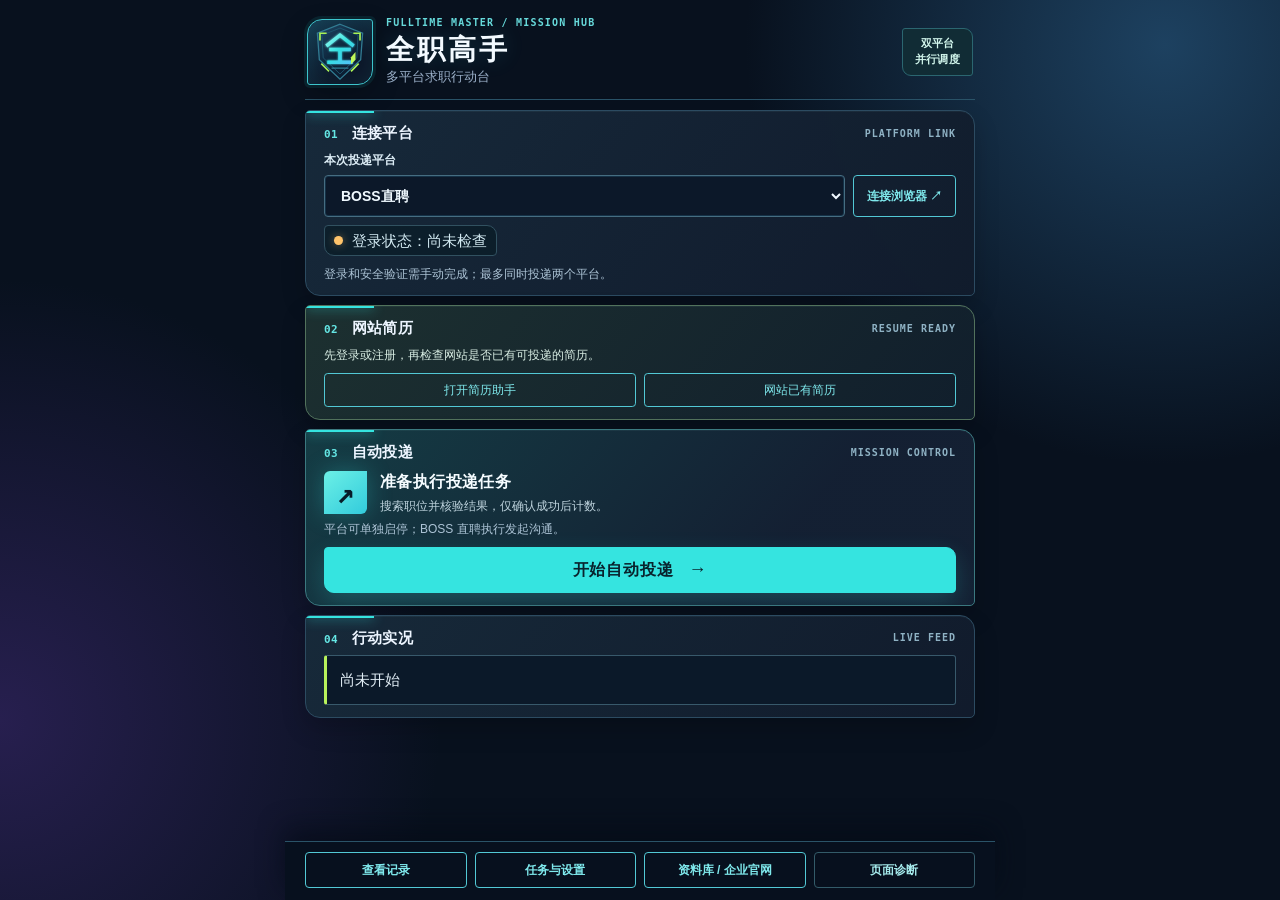
==== commit 711244c4: "Verify first-use journey and scope resume readiness to browser session" ====
--- a/gui/templates/index.html
+++ b/gui/templates/index.html
@@ -45,7 +45,7 @@
         <div class="section-heading"><h2 id="resume-heading"><span class="section-index">02</span> 网站简历</h2><span class="panel-kicker">RESUME READY</span></div>
         <p class="resume-status" id="resume-status" role="status">先登录或注册，再检查网站是否已有可投递的简历。</p>
         <div class="resume-actions">
-            <button type="button" class="btn btn-outline-primary" id="open-resume-setup">创建或上传简历</button>
+            <button type="button" class="btn btn-outline-primary" id="open-resume-setup">打开简历助手</button>
             <button type="button" class="btn btn-outline-primary" id="confirm-resume-ready">网站已有简历</button>
         </div>
     </section>
